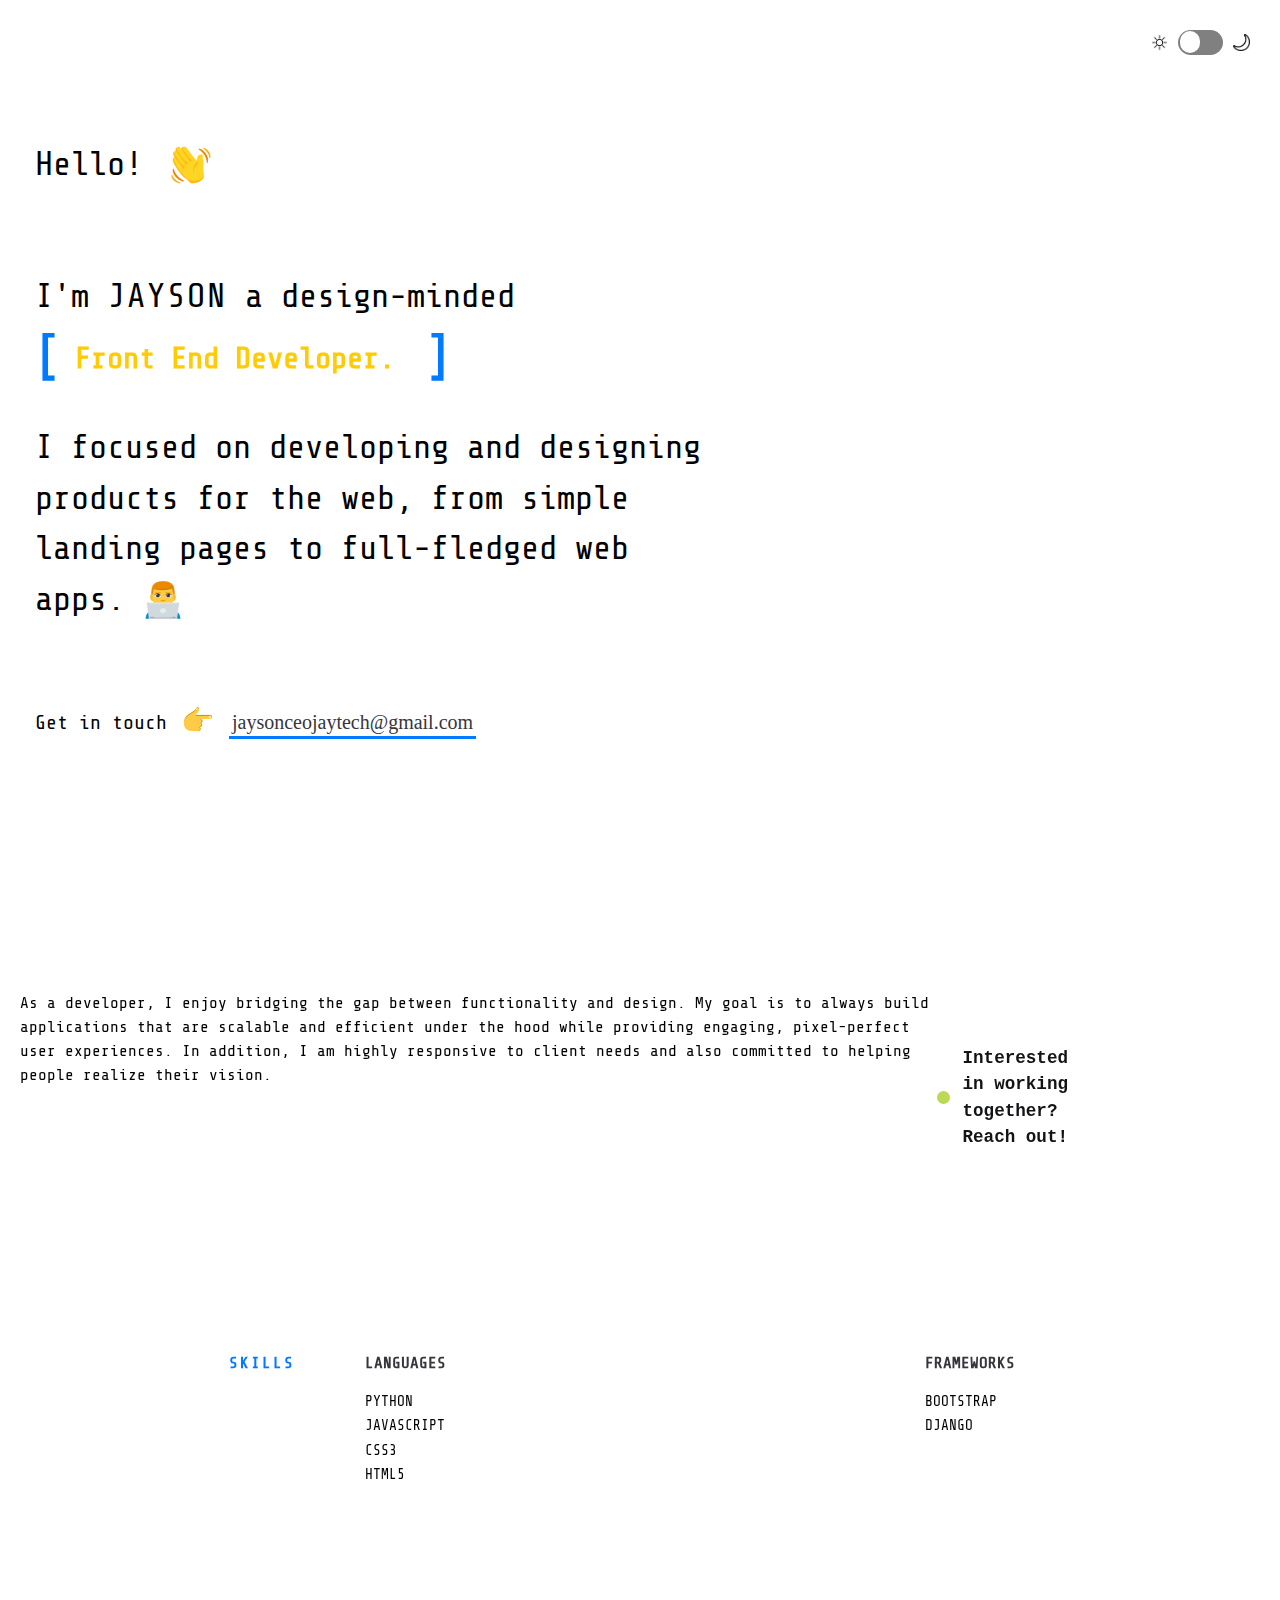
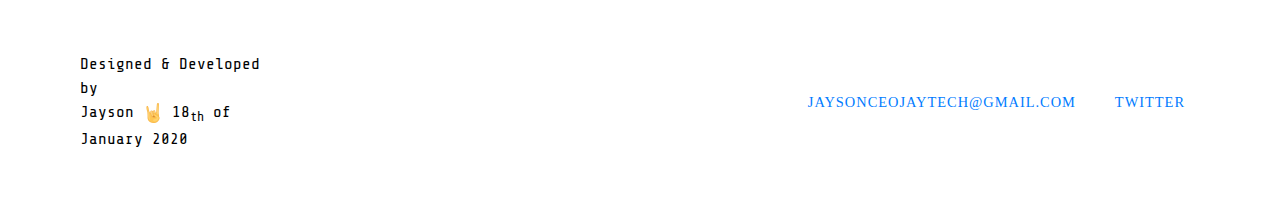
==== index.html @ 1194bf39 "My portfolio" ====
<!DOCTYPE html>
<html>

<head>
    <meta charset="UTF-8">
    <meta name="viewport" content="width=device-width, initial-scale=1">
    <meta name="viewport" content="width=device-width, initial-scale=1.0, maximum-scale=1.0, user-scalable=no">
    <title>Jayson| Web Developer</title>
    <link rel="icon" type="image/png" href="images/male-technologist.png" hreflang="en-us">
    <link href="https://fonts.googleapis.com/css?family=Share+Tech+Mono" rel="stylesheet">
    <link rel="stylesheet" type="text/css" href="style.css">

</head>

<body>


    <div id="site">
        <div class="switch-wrapper">
            <div class="sun"></div>
            <div class="toggle-wrapper">
                <input type="checkbox" id="switch" />
                <label for="switch" id="switch1">Toggle</label>
            </div>
            <div class="moon"></div>
        </div>

        <header class="intro">
            <h1 class="intro_hello">
                Hello!
                <span id="wave" class="emoji wave-hand animated "></span>
            </h1>
            <h2 class="intro_tagline">
                I'm
                <div class="myname">Jayson</div>
                a design-minded <br><br><br>
                <div class="mytext">
                    <div class="content">
                        <div class=" container">
                            <ul class="list">
                                <li class="item"> Front End Developer.</li>
                                <li class="item">Back End Developer. </li>
                                <li class="item">Full Stack Developer. </li>
                            </ul>
                        </div><br>
                    </div>
                </div>
                <span>I focused on  developing and designing products for the web, from simple landing pages to full-fledged web apps.
			<span id="emojiwavehand" class="emoji technologist"></span>
            </h2>
            <h3 class="intro_contact">
                <span>Get in touch</span>
                <span class="emoji pointer"></span>
                <span id="emailme">
				<a href="#link your email" target="_blank" class="highlight-link"> jaysonceojaytech@gmail.com</a>
			</span>
            </h3>
        </header>

        <section class="section background">

            <p>
                As a developer, I enjoy bridging the gap between functionality and design. My goal is to always build applications that are scalable and efficient under the hood while providing engaging, pixel-perfect user experiences. In addition, I am highly responsive
                to client needs and also committed to helping people realize their vision.
            </p>

            <a class="status" href="images/myResume.pdf" target="_blank">
                <div class="status_light">
                    <div class="status_light_ring"></div>
                    <div class="status_light_led"></div>
                </div>
                <div class="status_message">
                    Interested in working together? Reach out!
                </div>
            </a>
    </div>
    </section>

    <section class="section skills" data-aos="slide-up">
        <div class="section_title">skills</div>
        <div class="section_content">
            <div class="skillz">
                <div class="skillz_category">
                    <div class="skillz_category_label">
                        Languages
                    </div>
                    <ul>
                        <li class="skillz_category_item">PYTHON</li>
                        <li class="skillz_category_item">JAVASCRIPT</li>
                        <li class="skillz_category_item">CSS3</li>
                        <li class="skillz_category_item">HTML5</li>


                    </ul>
                </div>

                <div class="skillz_category">
                    <div class="skillz_category_label">
                        frameworks
                    </div>
                    <ul>

                        <li class="skillz_category_item">BOOTSTRAP</li>


                        <li class="skillz_category_item">DJANGO</li>
                    </ul>
                </div>



    </section>


    <footer class="footer">
        <div class="footer_copyright">
            <div class="top">
                <span>
	 				Designed &amp; Developed by
				</span>
            </div>
            <div class="bottom">
                <span>
					Jayson
				</span>
                <img class="emoji" src="images/rockon.png" alt="emoji">
                <span>
					18<sub>th</sub> of January 2020
				</span>
            </div>
        </div>
        <div class="footer_links">
            <a href="mailto:youremail@gmail.com" target="_blank" title="email">
                <span class="text">
					jaysonceojaytech@gmail.com
				</span>
                <img src="images/email.svg" alt="email">
            </a>
            <img src="images/repl.png" alt="instagram">
            </a>

            <a href="#" target="_blank" title="twitter">
                <span class="text">
					twitter
				</span>
                <img src="images/twitter.svg" alt="twitter">
            </a>


        </div>
    </footer>
    <button id="top-button" style="display: inline-block;"> 
		<img src="images/finger-up-emoji-clipart-21.png" alt=""> 
	</button>

    <script type="text/javascript" src="https://ajax.googleapis.com/ajax/libs/jquery/1.11.0/jquery.min.js"></script>
    <script type="text/javascript" src="main.js"></script>
</body>

</html>
---- style.css ----
body, html {
                margin: 0;
                padding: 0;
                background-color: #fff;*/
                color: #444452;
                /*font-family: Apercu,Source Sans Pro,Helvetica,Arial,sans-serif;*/
                line-height: 1.5;
                scroll-behavior: smooth;
                font-family: 'Share Tech Mono', monospace;
            }

body.night, html.night {
                            background-color: #131417;
                            color: #afafbf;
                            scroll-behavior: smooth;
                        }


h1 {
    display: block;
    font-size: 2em;
    -webkit-margin-before: 0.67em;
    -webkit-margin-after: 0.67em;
    -webkit-margin-start: 0px;
    -webkit-margin-end: 0px;
    font-weight: bold;
}

h2 {
    display: block;
    font-size: 1.2em;
    -webkit-margin-before: 0.83em;
    -webkit-margin-after: 0.83em;
    -webkit-margin-start: 0px;
    -webkit-margin-end: 0px;
    font-weight: bold;
}

h3 {
    display: block;
    font-size: 1.17em;
    -webkit-margin-before: 1em;
    -webkit-margin-after: 1em;
    -webkit-margin-start: 0px;
    -webkit-margin-end: 0px;
    font-weight: bold;
}

body a, html a {
    text-decoration: none;
    font-weight: 900;
    color: #36363c;
    transition: all .25s ease-in-out;
    font-family: Trebuchet MS;
}

body p, html p {
    font-weight: 200;
}

body a:hover{
    text-decoration: underline blue;
}

body .emoji, html .emoji {
    display: inline-block;
    vertical-align: text-top;
    background-size: contain;
    background-repeat: no-repeat;
    background-position: center;
}

section{
    /*opacity: 1;*/
    /*word-spacing: 2px;*/
    /*letter-spacing: 1px;*/   
}

section.fadeIn{
    animation: fadeIn 2s forwards;
}

.switch-wrapper{
                    display: -webkit-box;
                    display: -ms-flexbox;
                    display: flex;
                    -webkit-box-pack: center;
                    -ms-flex-pack: center;
                    justify-content: center;
                    -webkit-box-align: center;
                    -ms-flex-align: center;
                    align-items: center;
                    position: fixed;
                    top: 20px;
                    right: 30px;
                }

.switch-wrapper .sun {
                        background: url(images/white_sun_with_rays.png) no-repeat center;
                        background-size: 100%;
                    }

body.night .switch-wrapper .sun , html.night .switch-wrapper .sun {
                        background: url(images/sun-white.svg) no-repeat center;
                        background-size: 100%;
                    }

.switch-wrapper .moon, .switch-wrapper .sun {
                        width: 17px;
                        height: 17px;
                    }

.switch-wrapper .toggle-wrapper {
                        margin: 10px;
                    }

.switch-wrapper .toggle-wrapper #switch {
                        height: 0;
                        width: 0;
                        visibility: hidden;
                        position: absolute;
                    }

.switch-wrapper .toggle-wrapper input[type=checkbox] {
                        height: 0;
                        width: 0;
                        visibility: hidden;
                    }

.switch-wrapper .toggle-wrapper label {
                        cursor: pointer;
                        text-indent: -9999px;
                        width: 45px;
                        height: 25px;
                        background: grey;
                        display: block;
                        border-radius: 100px;
                        position: relative;
                    }

.switch-wrapper .toggle-wrapper label:after {
                        content: '';
                        position: absolute;
                        left: 2px;
                        top :1px;
                        width: 20px;
                        height: 22px;
                        background: #fff;
                        border-radius: 40px;
                        transition: 0.3s;
                    }

.switch-wrapper .toggle-wrapper input:checked + label {
                        background: #bada55;
                    }

.switch-wrapper .toggle-wrapper input:checked + label:after {
                        left: calc(100% - 2px);
                        transform: translateX(-100%);
                    }

.switch-wrapper .toggle-wrapper label:active:after {
                        width: 0px;
                    }

.switch-wrapper .moon {
                        background: url(images/moon.png) no-repeat center;
                        background-size: 100%;
                    }

body.night .switch-wrapper .moon, html.night .switch-wrapper .moon {
                        background: url(images/moon-white.svg) no-repeat center;
                        background-size: 100%;
                    }

.switch-wrapper a, body.night .switch-wrapper a {
    color: #007bff;
    margin: 15px;
}


.txt-rotate {
    color: #FFCB04;
    font-weight: bold;
}

.myname {
      text-transform: uppercase;
      letter-spacing: 2px;
      text-decoration: none;
      text-fill-color: transparent;
      display: inline-block;
      /*background-image: linear-gradient(to right, #30CFD0 0%, #330867 100%);*/
      animation: .8s shake infinite alternate;
}

.name{
    font-weight: bolder;
}

.content {
    position: absolute;
    top: 37%;
    overflow:hidden;
    font-size: 30px;
    line-height: 50px;
    color: #FFCB04;
}
.content .container {
    font-weight: 600;
    overflow: hidden;
    height: 50px;
    padding: 0px 40px;
    width: 100%;
}

.container:before {
      content: '[';
      left: 0;
    }

.container:after {
      content: ']';
      position: absolute;
      right: 0;
    }

.container:after, .container:before {
    position: absolute;
    top: 0px;
    color: #007bff;
    font-size: 50px;
    animation-name: opacity1;
    animation-duration: 2s;
    animation-iteration-count: infinite;
}

.list {
    margin-top: 0px;
    margin-bottom: 60px;
    text-align: left;
    line-height:80px;
    list-style: none;
    animation-name: change;
    animation-duration: 10s;
    animation-iteration-count: infinite;
}

.item {
    line-height: 50px;
    margin-bottom: 0px;
}


.intro {
        padding: 80px 100px;
        height: 75vh;
        display: -webkit-box;
        display: -ms-flexbox;
        display: flex;
        -webkit-box-orient: vertical;
        -webkit-box-direction: normal;
        -ms-flex-direction: column;
        flex-direction: column;
        -ms-flex-pack: distribute;
        justify-content: space-around;
        max-width: 1440px;
        margin: 0 auto;
}   
    

.intro_hello {
    font-weight: 300;   
}

.intro_hello, .intro_tagline {
    font-size: 2.1rem;
}

.intro_hello .wave-hand.animated {
    position: relative;
    animation: wave 2.0s linear;
}

.intro_hello .wave-hand.animated:hover {
    position: relative;
    animation: wave infinite linear;
}

.intro_hello .wave-hand {
    background-image: url(images/waving-hand.png);
    margin-left: 10px;
    cursor: pointer;
    position: relative;
}

.intro_hello .emoji {
    width: 40px;
    height: 40px;
}

.intro_tagline {
    font-weight: 300;
    max-width: 700px;   
}

.intro__tagline .name {
    font-weight: 700;
}

.intro_tagline .technologist {
    background-image: url(images/male-technologist.png);
}

.intro_tagline .emoji {
    width: 40px;
    height: 40px;
}

.intro_contact {
    font-size: 1.25rem;
    font-weight: 100;
}

.intro_contact .emoji.pointer {
    background-image: url(images/right-pointing.png);
    width: 30px;
    height: 30px;
    margin: 0 5px;
    vertical-align: text-bottom;
}

.intro_contact .highlight-link {
    font-weight: 400;
    text-decoration: none;
    display: inline-block;
    padding: 2px 3px;
    transition: all .2s ease-in-out;
    text-decoration: none;
    box-shadow: inset 0 -3px 0 #007bff;
}

.intro_contact .highlight-link:hover {
    box-shadow: inset 0 -33px 0 0 #007bff;
    color: #fff;
}

section {
    position: relative;
}

.status {
    display: -webkit-box;
    display: -ms-flexbox;
    display: flex;
    -webkit-box-align: center;
    -ms-flex-align: center;
    align-items: center;
    font-size: 1.1rem;
    font-family: Inconsolata,monospace;
    margin-top: 70px;
    color: #131417;
}

.status_light {
    width: 30px;
    height: 30px;
    display: -webkit-box;
    display: -ms-flexbox;
    display: flex;
    -webkit-box-pack: center;
    -ms-flex-pack: center;
    justify-content: center;
    -webkit-box-align: center;
    -ms-flex-align: center;
    align-items: center;
}

.status_light_ring {
    position: absolute;
    width: 25px;
    height: 25px;
    -webkit-animation: pulsate 2s ease-out;
    animation: pulsate 2s ease-out;
    -webkit-animation-iteration-count: infinite;
    animation-iteration-count: infinite;
    opacity: 0;
    border: 3px solid #bada55;
    border-radius: 30px;
}

.status_light_led {
    position: absolute;
    width: 13px;
    height: 13px;
    background: #bada55;
    border-radius: 100%;
}

.status_message {
    margin-left: 15px;
}

body .section, html .section {
    display: -webkit-box;
    display: -ms-flexbox;
    display: flex;
    -webkit-box-pack: center;
    -ms-flex-pack: center;
    justify-content: center;
    padding: 100px 170px;
}

body .section_title, html .section_title {
    -ms-flex-negative: 0;
    flex-shrink: 0;
    width: 200px;
    margin-right: 70px;
    color: #007bff;
    text-transform: uppercase;
    text-align: right;
    font-weight: 700;
    letter-spacing: 2px;
}

body .section_content, html .section_content {
    font-weight: 300;
    font-size: 1rem;
    width: 100%;
    max-width: 650px;
}

body .section_content p, html .section_content p {
    margin-top: 0;
    margin-bottom: 25px;
}

body .section_content .underline-link, html .section_content .underline-link {
    position: relative;
    display: inline-block;
}

section .skills{
    visibility: visible;  
    -webkit-transform: translateY(0) scale(1); 
    opacity: 1;
    transform: translateY(0) scale(1); 
    opacity: 1;
    -webkit-transition: -webkit-transform 0.6s cubic-bezier(.694,0,.335,1) 0s, 
    opacity 0.6s cubic-bezier(.694,0,.335,1) 0s; 
    transition: transform 0.6s cubic-bezier(.694,0,.335,1) 0s, 
    opacity 0.6s cubic-bezier(.694,0,.335,1) 0s; 
}

.skills .skillz {
    display: flex;
    justify-content: space-between;
}

.skills .skillz_category_label {
    font-weight: 800;
    color: #36363c;
    text-transform: uppercase;  
}

.skills .skillz_category_item {
    margin: 3px 0;
    font-size: .9rem;
}

.section .featured-projects {
   visibility: visible;  
   -webkit-transform: translateY(0) scale(1); 
   opacity: 1;
   transform: translateY(0) scale(1); 
   opacity: 1;
   -webkit-transition: -webkit-transform 0.6s cubic-bezier(.694,0,.335,1) 0s, 
   opacity 0.6s cubic-bezier(.694,0,.335,1) 0s; 
   transition: transform 0.6s cubic-bezier(.694,0,.335,1) 0s, 
   opacity 0.6s cubic-bezier(.694,0,.335,1) 0s;
}

.experience .jobs {
    margin-bottom: 100px;
}

.experience .job {
    margin-bottom: 25px;
}
.experience .job .time-place {
    display: flex;
    justify-content: space-between;
}

 a.experience .job .job_company {
    font-weight: 500;
}

.experience .job_time {
    font-size: .9rem;
    font-family: Inconsolata,monospace;
}

.experience .job_position {
    font-weight: 300;

}

.experience .arrow-link {
    font-size: 1.25rem;
    font-weight: 500;
}

.experience .arrow-link:after {
    width: 20px;
    height: 20px;
}

.featured-projects .project {
    display: -webkit-box;
    display: -ms-flexbox;
    display: flex;
    margin-bottom: 10px;
    margin-left: -5%;
    width: 125%;
}

.featured-projects .project_pic {
    max-width: 700px;
    overflow: visible;
    margin: 0;
    margin-left: 32px;
}

.featured-projects .project_caption {
    width: 125px;
    -ms-flex-negative: 0;
    flex-shrink: 0;
}

.featured-projects .project_pic img {
    width: 100%;
    max-width: 100%;
    vertical-align: bottom;
}

.featured-projects .project_pic img:hover{
   background-color: blue;
}

.featured-projects .project_name a {
    font-weight: 700;
    margin-bottom: 10px;
}

.featured-projects .project p {
    font-size: .95rem;
    line-height: 1.5;
}

.featured-projects .featured-projects-content p {
    /* font-size: .85rem; */
    line-height: 1.3;
    margin-bottom: 15px;
    font-size: 0.9rem;
}

.featured-projects .project_used_item {
    display: inline-block;
    margin: 3px 3px 3px 0;
    font-family: Inconsolata,monospace;
    font-size: .75rem;
    font-weight: 400;
    padding: 2px 7px;
    border-radius: 3px;
    color: #007bff;
    border: 1px solid #007bff;
    background: 0 0;
}

.project_links img {
    margin-top: 2%;
    width: 6%;
}

details summary::-webkit-details-marker {
  color: #007bff;
}

body .arrow-link, html .arrow-link {
    font-weight: 700;
    display: inline-block;
    transition: all .15s ease-in-out;
    background-color: transparent;
    white-space: nowrap;
}

body .arrow-link:after, html .arrow-link:after {
    position: relative;
    bottom: 2px;
    margin-left: 15px;
    content: "";
    background: url(images/arrow.png) no-repeat center;
    background-size: 100%;
    width: 15px;
    height: 15px;
    display: inline-block;
    vertical-align: middle;
}

body .arrow-link:hover, html .arrow-link:hover {
    transform: translateX(7px);
}
body ul, html ul {
    list-style: none;
    padding: 0;
}

.footer {
    padding: 50px 80px;
    display: flex;
    justify-content: space-between;
    align-items: center;
    /*position: fixed;*/
    top: 730px;
    bottom: 0px;
    left: 0px;right: 0px;
}

.footer_copyright {
    font-weight: 0.700;
    width: 200px;
}

.footer_copyright .emoji{
    width: 20px;
    height: 20px;
}

.footer_links a {
    position: relative;
    display: inline-block;
    color: #007bff!important;
    text-transform: uppercase;
    font-weight: 400;
    margin: 0 15px;
    outline: 0;
}

.footer_links a .text {
    font-size: .9rem;
    display: inline;
    letter-spacing: 1px;
}

.footer_links a:hover {
    text-decoration: underline;
}

.footer_links img {
    display: none;
    width: 22px;
}

body #top-button, html #top-button {
    background: 0 0;
    border: none;
    outline: 0;
    width: 55px;
    position: fixed;
    bottom: 25px;
    right: 10px;
    cursor: pointer;
    display: none;
    scroll-behavior: smooth;   
}

body #top-button img, html #top-button img {
    width: 100%;
    scroll-behavior: smooth;
}

.other-projects .project {
    max-width: 600px;
    margin-bottom: 50px;
}

.other-projects .project_name {
    margin-bottom: 10px;
}

.other-projects .project p {
    font-size: .9rem;
    margin-bottom: 20px;
}

.other-projects .project_used_item:first-of-type {
    margin-left: 0;
}

.other-projects .project_used_item {
    display: inline-block;
    margin: 3px 3px 3px 0;
    font-family: Inconsolata,monospace;
    font-size: .75rem;
    font-weight: 400;
    padding: 2px 7px;
    border-radius: 3px;
    color: #007bff;
    border: 1px solid #007bff;
    background: 0 0;
}

body.night .experience .job_time, body.night .footer_copyright, body.night .intro, body.night .skills .skillz_category_label, body.night .status, body.night a, body.night strong, html.night .experience .job_time, html.night .footer_copyright, html.night .intro, html.night .skills .skillz_ctegory_label, html.night .status, html.night a, html.night strong {
    color: #e7e7e7;
}


/*All Keyframes*/
@keyframes wave{
    0% {transform: rotate(0deg);}
    /*10%{transform: rotate(90deg);}*/
    20% {transform: rotate(90deg);}  
    /*30%{transform: rotate(90deg);}*/
    40% {transform: rotate(15deg);}
    /*50% {transform: rotate(90deg);}*/
    60% {transform: rotate(90deg);}
    /*70%{transform: rotate(90deg);}*/
    80%{transform: rotate(15deg);}
    /*90% {transform: rotate(90deg);}*/
    100% {transform: rotate(0deg);}
}

@-webkit-keyframes wave{
    0% {transform: rotate(0deg);}
    /*10%{transform: rotate(90deg);}*/
    20% {transform: rotate(90deg);}  
    /*30%{transform: rotate(90deg);}*/
    40% {transform: rotate(15deg);}
    /*50% {transform: rotate(90deg);}*/
    60% {transform: rotate(90deg);}
    /*70%{transform: rotate(90deg);}*/
    80%{transform: rotate(15deg);}
    /*90% {transform: rotate(90deg);}*/
    100% {transform: rotate(0deg);}
}

@-webkit-keyframes pulsate {
      0% {
        transform: scale(0.1, 0.1);
        opacity: 0;
      }
      50% {
        opacity: 1;
      }
      100% {
        transform: scale(1.2, 1.2);
        opacity: 0;
      }
    }

@keyframes pulsate {
      0% {
        transform: scale(0.1, 0.1);
        opacity: 0;
      }
      50% {
        opacity: 1;
      }
      100% {
        transform: scale(1.2, 1.2);
        opacity: 0;
      }
    }

@-webkit-keyframes fadeIn {
  /* keyframes must have at least two intervals from/to or 0%/100% */
  0% {
    opacity: 0;
  }

  100% {
    opacity: 1;
  }
}

@keyframes fadeIn {
  /* keyframes must have at least two intervals from/to or 0%/100% */
  0% {
    opacity: 0;
  }

  100% {
    opacity: 1;
  }
}

@keyframes shake {
  0% { transform: skewX(-15deg); }
  5% { transform: skewX(15deg); }
  10% { transform: skewX(-15deg); }
  15% { transform: skewX(15deg); }
  20% { transform: skewX(0deg); }
  100% { transform: skewX(0deg); }  
}

@-webkit-keyframes shake {
  0% { transform: skewX(-15deg); }
  5% { transform: skewX(15deg); }
  10% { transform: skewX(-15deg); }
  15% { transform: skewX(15deg); }
  20% { transform: skewX(0deg); }
  100% { transform: skewX(0deg); }  
}

@keyframes opacity1 {
  0%, 100% {opacity:0;}
  50% {opacity:1;}
}

@-webkit-keyframes opacity1 {
  0%, 100% {opacity:0;}
  50% {opacity:1;}
}

@keyframes change {
  0%, 12.66%, 100% {transform:translate3d(0,0,0);}
  16.66%, 29.32% {transform:translate3d(0,-35%,0);}
  33.32%,45.98% {transform:translate3d(0,-68%,0);}
  49.98%,62.64% {transform:translate3d(0,-70%,0);}
  66.64%,79.3% {transform:translate3d(0,-37%,0);}
  83.3%,95.96% {transform:translate3d(0,-0%,0);}
}

@-webkit-keyframes change {
  0%, 12.66%, 100% {transform:translate3d(0,0,0);}
  16.66%, 29.32% {transform:translate3d(0,-35%,0);}
  33.32%,45.98% {transform:translate3d(0,-68%,0);}
  49.98%,62.64% {transform:translate3d(0,-70%,0);}
  66.64%,79.3% {transform:translate3d(0,-37%,0);}
  83.3%,95.96% {transform:translate3d(0,-0%,0);}
}


/*All Media Queries*/

@media screen and (max-width: 320px)
{
   
    .intro_hello, .intro_tagline {
        font-size: 1.4rem;
    }
    body .intro {
            padding: 130px 45px; 
        }
}


@media screen and (max-width: 425px){
    .switch-wrapper{
            top: 10px;
            right: 20px;
        }
    body .intro{
            padding: 100px 35px;
            line-height: 1.5;
        }

     .intro_hello, .intro_tagline{
        margin-bottom: 5%;
        font-size: 1.75rem;
    }

    body section, html section {
            padding: 80px 55px;

        }
    body .section_content, html .section_content {
        padding-left: 30px;
    }

    .content{
        /*position: absolute;*/
      top: 36%;
      left: 5%;
      font-size: 1.5rem;
    }

    .content .container {
        padding: 0px 30px 0px 30px;
    }

    .experience .job .time-place {
        display: block;
    }

    .experience .job_time {
        font-size: .8rem;
    }

    .footer {
        padding: 50px 30px;
    }

    body #top-button, html #top-button {
        bottom: 15px;
        right: 3px;
    }

    .status_message{
        font-size: 1rem;
    }
}

@media screen and (max-width: 550px){
    .intro {
        padding: 120px 50px;
    }

    .intro_hello, .intro_tagline {
        font-size: 1.55rem;
        margin-bottom: 0%;
    }

     .content {
      top: 41.5%;
      left: 5%;
      font-size: 1.5rem;
    }

    .intro_contact {
        font-size: 1rem;
    }

    .switch-wrapper a, body.night .switch-wrapper a {
        margin: 2px;
        font-size: 8px;
    }

     .intro #downbutton img {
        height: 25px;
        width: 25px;
    }

    .fixed-side-nav {
         margin-top: 50%;
    }

    .skills{
        margin-top: 100px;
    }
}

@media screen and (max-width: 630px)
{
   
    .skills .skillz {
        -ms-flex-wrap: wrap;
        flex-wrap: wrap;
    }

     .skills .skillz_category {
        width: 47%;
        margin-right: 5px;
        margin-bottom: 25px;  
    }

    .background .section_content .status_message {
        margin: auto;
    }
    .footer {
        display: block;
    }

    .footer_copyright {
        width: auto;
        text-align: center;
        margin-bottom: 25px;
    }

    .footer_links {
        display: -webkit-box;
        display: -ms-flexbox;
        display: flex;
        -webkit-box-pack: center;
        -ms-flex-pack: center;
        justify-content: center;
    }
}


@media screen and (max-width: 768px){
    
    body .section, html .section {
        display: block;
    }
    body .section_title, html .section_title {
        text-align: left;
        width: auto;
    }
    body .section_content, html .section_content {
        padding-top: 30px;
        padding-left: 50px;
    }
    .featured-projects .project {
        width: 100%;
        display: block;
        margin-bottom: 30px;
    }
    .featured-projects .project_caption {
        width: 100%;
        margin-top: 25px;
        margin-left: 0;
    }
    .switch-wrapper a, body.night .switch-wrapper a {
        margin: 5px;
        font-size: 8px;
    }
}

@media screen and (max-width: 850px){
   
    .footer_links a .text {
        display: none;
    }
    .footer_links img {
        display: inline-block;
    }
}


@media screen and (max-width: 1024px){
   
    body .section, html .section {
        padding: 50px;
    }
    body .section_title, html .section_title  {
        margin-right: 50px;
    }

    .featured-projects .project {
        width: 105%;
    }
    .footer {
        padding: 50px;
    }
    body #top-button, html #top-button {
        bottom: 20px;
        right: 7px;
        width: 35px;
    }
}


@media screen and (max-width: 1280px){
    body .section, html .section {    
        margin-right: 20px;
        margin-left: 0px;
        padding-left: 20px;
    }
    body .intro {
            padding: 100px 35px;
            line-height: 1.5;
        }
}
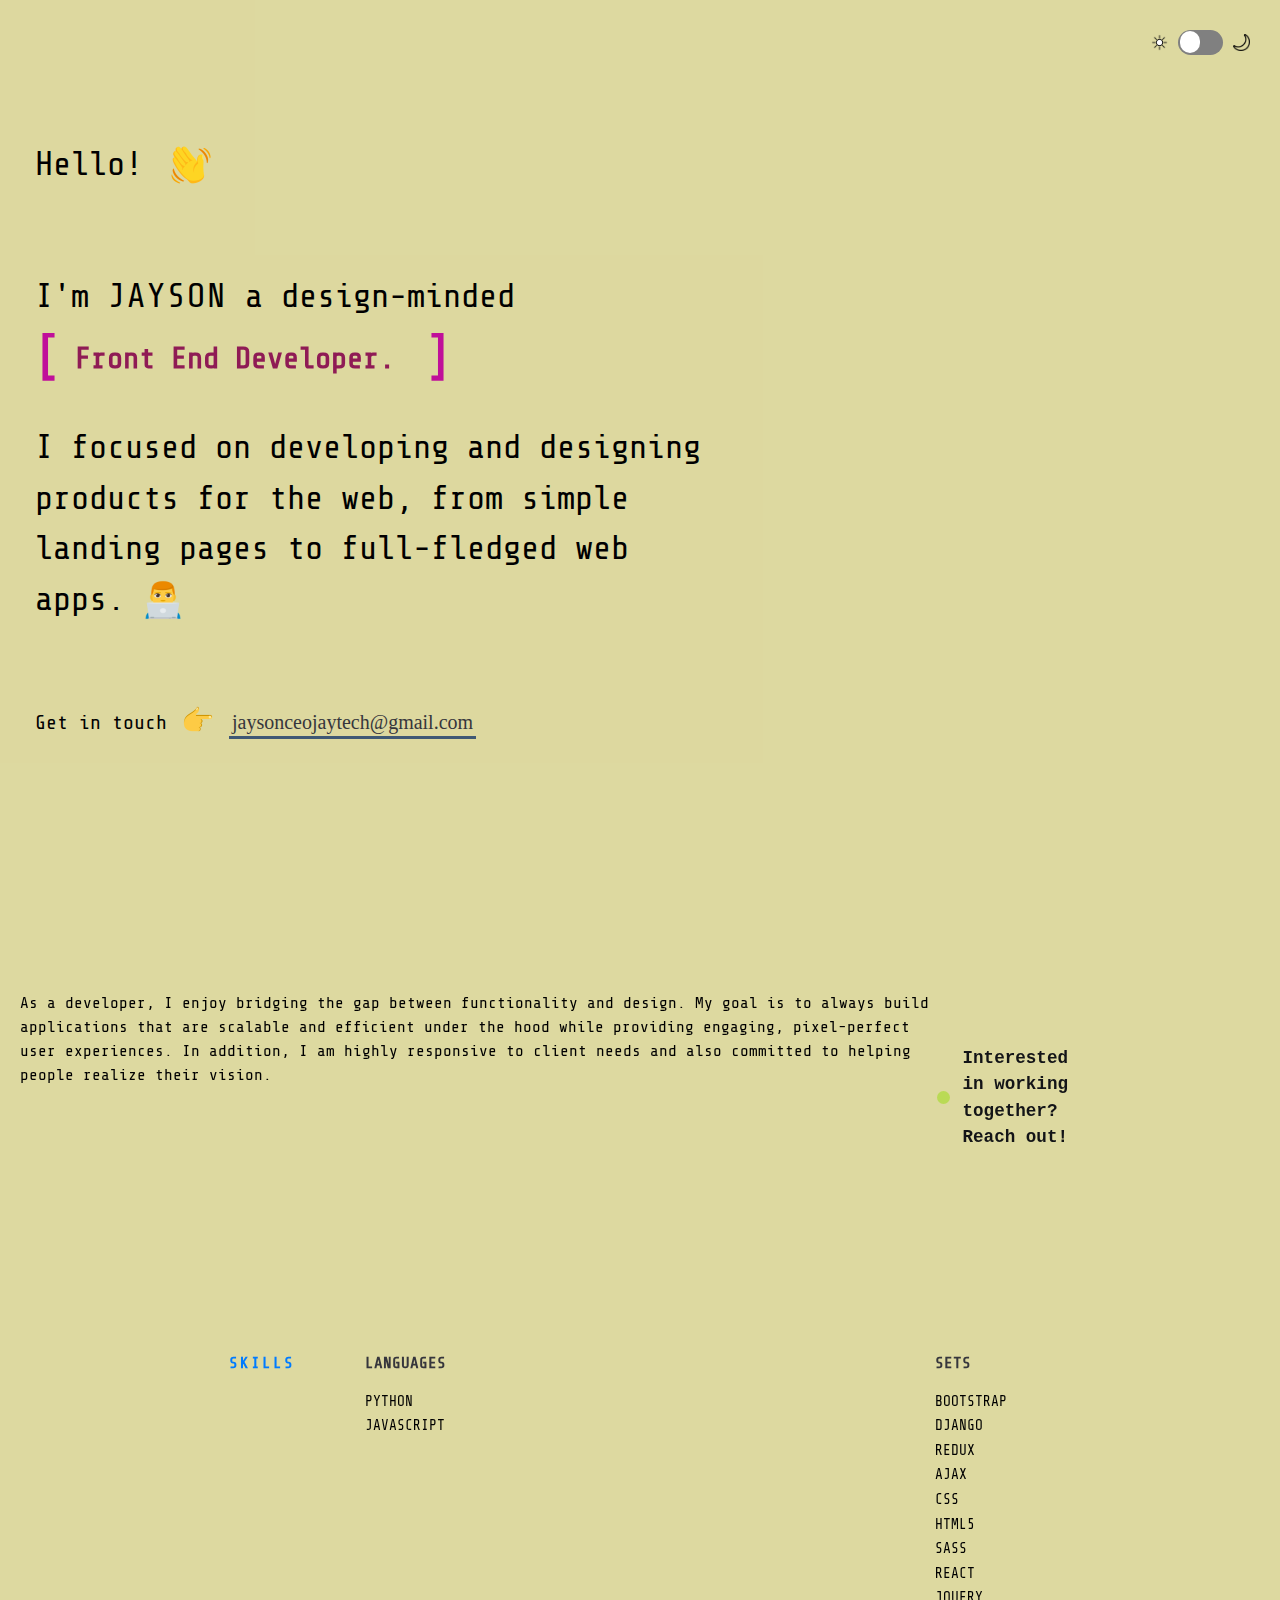
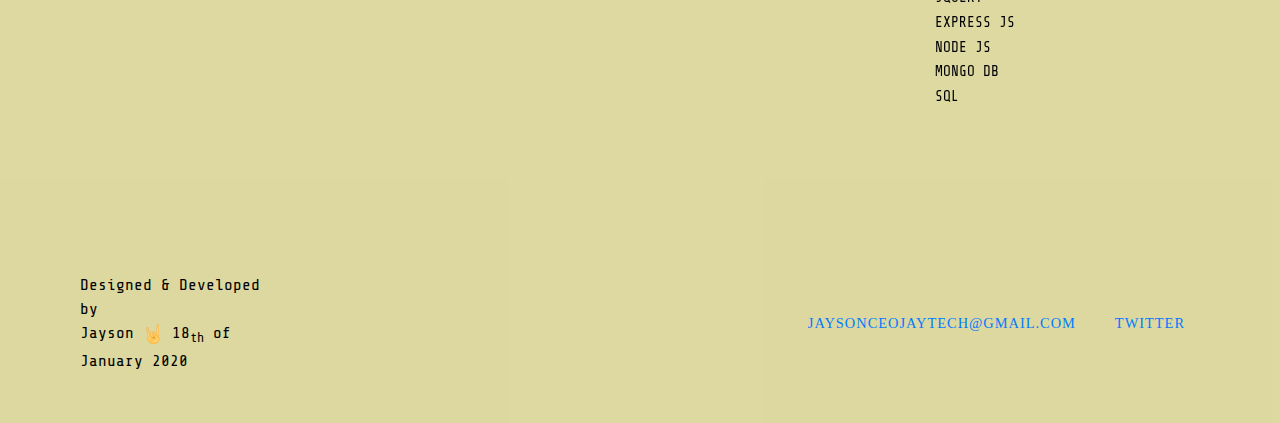
==== commit 41f8e847: "portfolio" ====
--- a/index.html
+++ b/index.html
@@ -87,8 +87,6 @@
                     <ul>
                         <li class="skillz_category_item">PYTHON</li>
                         <li class="skillz_category_item">JAVASCRIPT</li>
-                        <li class="skillz_category_item">CSS3</li>
-                        <li class="skillz_category_item">HTML5</li>
 
 
                     </ul>
@@ -96,7 +94,7 @@
 
                 <div class="skillz_category">
                     <div class="skillz_category_label">
-                        frameworks
+                        SETS
                     </div>
                     <ul>
 
@@ -104,6 +102,18 @@
 
 
                         <li class="skillz_category_item">DJANGO</li>
+                        <li class="skillz_category_item">REDUX</li>
+                        <li class="skillz_category_item">AJAX</li>
+                        <li class="skillz_category_item">CSS</li>
+                        <li class="skillz_category_item">HTML5</li>
+                        <li class="skillz_category_item">SASS</li>
+                        <li class="skillz_category_item">REACT</li>
+                        <li class="skillz_category_item">JQUERY</li>
+                        <li class="skillz_category_item">EXPRESS JS</li>
+                        <li class="skillz_category_item">NODE JS</li>
+                        <li class="skillz_category_item">MONGO DB</li>
+                        <li class="skillz_category_item">SQL</li>
+
                     </ul>
                 </div>
 
--- a/style.css
+++ b/style.css
@@ -1,20 +1,21 @@
-body, html {
-                margin: 0;
-                padding: 0;
-                background-color: #fff;*/
-                color: #444452;
-                /*font-family: Apercu,Source Sans Pro,Helvetica,Arial,sans-serif;*/
-                line-height: 1.5;
-                scroll-behavior: smooth;
-                font-family: 'Share Tech Mono', monospace;
-            }
-
-body.night, html.night {
-                            background-color: #131417;
-                            color: #afafbf;
-                            scroll-behavior: smooth;
-                        }
-
+body,
+html {
+    margin: 0;
+    padding: 0;
+    background-color: rgba(170, 160, 19, 0.226);
+    */ color: #444452;
+    /*font-family: Apercu,Source Sans Pro,Helvetica,Arial,sans-serif;*/
+    line-height: 1.5;
+    scroll-behaviour: smooth;
+    font-family: 'Share Tech Mono', monospace;
+}
+
+body.night,
+html.night {
+    background-color: #102d85;
+    color: #afafbf;
+    scroll-behavior: smooth;
+}
 
 h1 {
     display: block;
@@ -46,7 +47,8 @@
     font-weight: bold;
 }
 
-body a, html a {
+body a,
+html a {
     text-decoration: none;
     font-weight: 900;
     color: #36363c;
@@ -54,15 +56,17 @@
     font-family: Trebuchet MS;
 }
 
-body p, html p {
+body p,
+html p {
     font-weight: 200;
 }
 
-body a:hover{
-    text-decoration: underline blue;
-}
-
-body .emoji, html .emoji {
+body a:hover {
+    text-decoration: underline rgb(9, 128, 14);
+}
+
+body .emoji,
+html .emoji {
     display: inline-block;
     vertical-align: text-top;
     background-size: contain;
@@ -70,114 +74,117 @@
     background-position: center;
 }
 
-section{
+section {
     /*opacity: 1;*/
     /*word-spacing: 2px;*/
-    /*letter-spacing: 1px;*/   
-}
-
-section.fadeIn{
+    /*letter-spacing: 1px;*/
+}
+
+section.fadeIn {
     animation: fadeIn 2s forwards;
 }
 
-.switch-wrapper{
-                    display: -webkit-box;
-                    display: -ms-flexbox;
-                    display: flex;
-                    -webkit-box-pack: center;
-                    -ms-flex-pack: center;
-                    justify-content: center;
-                    -webkit-box-align: center;
-                    -ms-flex-align: center;
-                    align-items: center;
-                    position: fixed;
-                    top: 20px;
-                    right: 30px;
-                }
+.switch-wrapper {
+    display: -webkit-box;
+    display: -ms-flexbox;
+    display: flex;
+    -webkit-box-pack: center;
+    -ms-flex-pack: center;
+    justify-content: center;
+    -webkit-box-align: center;
+    -ms-flex-align: center;
+    align-items: center;
+    position: fixed;
+    top: 20px;
+    right: 30px;
+}
 
 .switch-wrapper .sun {
-                        background: url(images/white_sun_with_rays.png) no-repeat center;
-                        background-size: 100%;
-                    }
-
-body.night .switch-wrapper .sun , html.night .switch-wrapper .sun {
-                        background: url(images/sun-white.svg) no-repeat center;
-                        background-size: 100%;
-                    }
-
-.switch-wrapper .moon, .switch-wrapper .sun {
-                        width: 17px;
-                        height: 17px;
-                    }
+    background: url(images/white_sun_with_rays.png) no-repeat center;
+    background-size: 100%;
+}
+
+body.night .switch-wrapper .sun,
+html.night .switch-wrapper .sun {
+    background: url(images/sun-white.svg) no-repeat center;
+    background-size: 100%;
+}
+
+.switch-wrapper .moon,
+.switch-wrapper .sun {
+    width: 17px;
+    height: 17px;
+}
 
 .switch-wrapper .toggle-wrapper {
-                        margin: 10px;
-                    }
+    margin: 10px;
+}
 
 .switch-wrapper .toggle-wrapper #switch {
-                        height: 0;
-                        width: 0;
-                        visibility: hidden;
-                        position: absolute;
-                    }
+    height: 0;
+    width: 0;
+    visibility: hidden;
+    position: absolute;
+}
 
 .switch-wrapper .toggle-wrapper input[type=checkbox] {
-                        height: 0;
-                        width: 0;
-                        visibility: hidden;
-                    }
+    height: 0;
+    width: 0;
+    visibility: hidden;
+}
 
 .switch-wrapper .toggle-wrapper label {
-                        cursor: pointer;
-                        text-indent: -9999px;
-                        width: 45px;
-                        height: 25px;
-                        background: grey;
-                        display: block;
-                        border-radius: 100px;
-                        position: relative;
-                    }
+    cursor: pointer;
+    text-indent: -9999px;
+    width: 45px;
+    height: 25px;
+    background: grey;
+    display: block;
+    border-radius: 100px;
+    position: relative;
+}
 
 .switch-wrapper .toggle-wrapper label:after {
-                        content: '';
-                        position: absolute;
-                        left: 2px;
-                        top :1px;
-                        width: 20px;
-                        height: 22px;
-                        background: #fff;
-                        border-radius: 40px;
-                        transition: 0.3s;
-                    }
-
-.switch-wrapper .toggle-wrapper input:checked + label {
-                        background: #bada55;
-                    }
-
-.switch-wrapper .toggle-wrapper input:checked + label:after {
-                        left: calc(100% - 2px);
-                        transform: translateX(-100%);
-                    }
+    content: '';
+    position: absolute;
+    left: 2px;
+    top: 1px;
+    width: 20px;
+    height: 22px;
+    background: #fff;
+    border-radius: 40px;
+    transition: 0.3s;
+}
+
+.switch-wrapper .toggle-wrapper input:checked+label {
+    background: #bada55;
+}
+
+.switch-wrapper .toggle-wrapper input:checked+label:after {
+    left: calc(100% - 2px);
+    transform: translateX(-100%);
+}
 
 .switch-wrapper .toggle-wrapper label:active:after {
-                        width: 0px;
-                    }
+    width: 0px;
+}
 
 .switch-wrapper .moon {
-                        background: url(images/moon.png) no-repeat center;
-                        background-size: 100%;
-                    }
-
-body.night .switch-wrapper .moon, html.night .switch-wrapper .moon {
-                        background: url(images/moon-white.svg) no-repeat center;
-                        background-size: 100%;
-                    }
-
-.switch-wrapper a, body.night .switch-wrapper a {
+    background: url(images/moon.png) no-repeat center;
+    background-size: 100%;
+}
+
+body.night .switch-wrapper .moon,
+html.night .switch-wrapper .moon {
+    background: url(images/moon-white.svg) no-repeat center;
+    background-size: 100%;
+}
+
+.switch-wrapper a,
+body.night .switch-wrapper a {
     color: #007bff;
     margin: 15px;
 }
-
 
 .txt-rotate {
     color: #FFCB04;
@@ -185,27 +192,28 @@
 }
 
 .myname {
-      text-transform: uppercase;
-      letter-spacing: 2px;
-      text-decoration: none;
-      text-fill-color: transparent;
-      display: inline-block;
-      /*background-image: linear-gradient(to right, #30CFD0 0%, #330867 100%);*/
-      animation: .8s shake infinite alternate;
-}
-
-.name{
+    text-transform: uppercase;
+    letter-spacing: 2px;
+    text-decoration: none;
+    text-fill-color: transparent;
+    display: inline-block;
+    /*background-image: linear-gradient(to right, #30CFD0 0%, #330867 100%);*/
+    animation: .8s shake infinite alternate;
+}
+
+.name {
     font-weight: bolder;
 }
 
 .content {
     position: absolute;
     top: 37%;
-    overflow:hidden;
+    overflow: hidden;
     font-size: 30px;
     line-height: 50px;
-    color: #FFCB04;
-}
+    color: rgb(143, 27, 85);
+}
+
 .content .container {
     font-weight: 600;
     overflow: hidden;
@@ -215,20 +223,21 @@
 }
 
 .container:before {
-      content: '[';
-      left: 0;
-    }
+    content: '[';
+    left: 0;
+}
 
 .container:after {
-      content: ']';
-      position: absolute;
-      right: 0;
-    }
-
-.container:after, .container:before {
+    content: ']';
+    position: absolute;
+    right: 0;
+}
+
+.container:after,
+.container:before {
     position: absolute;
     top: 0px;
-    color: #007bff;
+    color: #c00f9a;
     font-size: 50px;
     animation-name: opacity1;
     animation-duration: 2s;
@@ -239,7 +248,7 @@
     margin-top: 0px;
     margin-bottom: 60px;
     text-align: left;
-    line-height:80px;
+    line-height: 80px;
     list-style: none;
     animation-name: change;
     animation-duration: 10s;
@@ -251,29 +260,28 @@
     margin-bottom: 0px;
 }
 
-
 .intro {
-        padding: 80px 100px;
-        height: 75vh;
-        display: -webkit-box;
-        display: -ms-flexbox;
-        display: flex;
-        -webkit-box-orient: vertical;
-        -webkit-box-direction: normal;
-        -ms-flex-direction: column;
-        flex-direction: column;
-        -ms-flex-pack: distribute;
-        justify-content: space-around;
-        max-width: 1440px;
-        margin: 0 auto;
-}   
-    
+    padding: 80px 100px;
+    height: 75vh;
+    display: -webkit-box;
+    display: -ms-flexbox;
+    display: flex;
+    -webkit-box-orient: vertical;
+    -webkit-box-direction: normal;
+    -ms-flex-direction: column;
+    flex-direction: column;
+    -ms-flex-pack: distribute;
+    justify-content: space-around;
+    max-width: 1440px;
+    margin: 0 auto;
+}
 
 .intro_hello {
-    font-weight: 300;   
-}
-
-.intro_hello, .intro_tagline {
+    font-weight: 300;
+}
+
+.intro_hello,
+.intro_tagline {
     font-size: 2.1rem;
 }
 
@@ -301,7 +309,7 @@
 
 .intro_tagline {
     font-weight: 300;
-    max-width: 700px;   
+    max-width: 700px;
 }
 
 .intro__tagline .name {
@@ -337,12 +345,12 @@
     padding: 2px 3px;
     transition: all .2s ease-in-out;
     text-decoration: none;
-    box-shadow: inset 0 -3px 0 #007bff;
+    box-shadow: inset 0 -3px 0 #3f5874;
 }
 
 .intro_contact .highlight-link:hover {
     box-shadow: inset 0 -33px 0 0 #007bff;
-    color: #fff;
+    color: rgba(32, 121, 14, 0.171);
 }
 
 section {
@@ -357,7 +365,7 @@
     -ms-flex-align: center;
     align-items: center;
     font-size: 1.1rem;
-    font-family: Inconsolata,monospace;
+    font-family: Inconsolata, monospace;
     margin-top: 70px;
     color: #131417;
 }
@@ -401,7 +409,8 @@
     margin-left: 15px;
 }
 
-body .section, html .section {
+body .section,
+html .section {
     display: -webkit-box;
     display: -ms-flexbox;
     display: flex;
@@ -411,7 +420,8 @@
     padding: 100px 170px;
 }
 
-body .section_title, html .section_title {
+body .section_title,
+html .section_title {
     -ms-flex-negative: 0;
     flex-shrink: 0;
     width: 200px;
@@ -423,33 +433,34 @@
     letter-spacing: 2px;
 }
 
-body .section_content, html .section_content {
+body .section_content,
+html .section_content {
     font-weight: 300;
     font-size: 1rem;
     width: 100%;
     max-width: 650px;
 }
 
-body .section_content p, html .section_content p {
+body .section_content p,
+html .section_content p {
     margin-top: 0;
     margin-bottom: 25px;
 }
 
-body .section_content .underline-link, html .section_content .underline-link {
+body .section_content .underline-link,
+html .section_content .underline-link {
     position: relative;
     display: inline-block;
 }
 
-section .skills{
-    visibility: visible;  
-    -webkit-transform: translateY(0) scale(1); 
+section .skills {
+    visibility: visible;
+    -webkit-transform: translateY(0) scale(1);
     opacity: 1;
-    transform: translateY(0) scale(1); 
+    transform: translateY(0) scale(1);
     opacity: 1;
-    -webkit-transition: -webkit-transform 0.6s cubic-bezier(.694,0,.335,1) 0s, 
-    opacity 0.6s cubic-bezier(.694,0,.335,1) 0s; 
-    transition: transform 0.6s cubic-bezier(.694,0,.335,1) 0s, 
-    opacity 0.6s cubic-bezier(.694,0,.335,1) 0s; 
+    -webkit-transition: -webkit-transform 0.6s cubic-bezier(.694, 0, .335, 1) 0s, opacity 0.6s cubic-bezier(.694, 0, .335, 1) 0s;
+    transition: transform 0.6s cubic-bezier(.694, 0, .335, 1) 0s, opacity 0.6s cubic-bezier(.694, 0, .335, 1) 0s;
 }
 
 .skills .skillz {
@@ -460,7 +471,7 @@
 .skills .skillz_category_label {
     font-weight: 800;
     color: #36363c;
-    text-transform: uppercase;  
+    text-transform: uppercase;
 }
 
 .skills .skillz_category_item {
@@ -469,15 +480,13 @@
 }
 
 .section .featured-projects {
-   visibility: visible;  
-   -webkit-transform: translateY(0) scale(1); 
-   opacity: 1;
-   transform: translateY(0) scale(1); 
-   opacity: 1;
-   -webkit-transition: -webkit-transform 0.6s cubic-bezier(.694,0,.335,1) 0s, 
-   opacity 0.6s cubic-bezier(.694,0,.335,1) 0s; 
-   transition: transform 0.6s cubic-bezier(.694,0,.335,1) 0s, 
-   opacity 0.6s cubic-bezier(.694,0,.335,1) 0s;
+    visibility: visible;
+    -webkit-transform: translateY(0) scale(1);
+    opacity: 1;
+    transform: translateY(0) scale(1);
+    opacity: 1;
+    -webkit-transition: -webkit-transform 0.6s cubic-bezier(.694, 0, .335, 1) 0s, opacity 0.6s cubic-bezier(.694, 0, .335, 1) 0s;
+    transition: transform 0.6s cubic-bezier(.694, 0, .335, 1) 0s, opacity 0.6s cubic-bezier(.694, 0, .335, 1) 0s;
 }
 
 .experience .jobs {
@@ -487,23 +496,23 @@
 .experience .job {
     margin-bottom: 25px;
 }
+
 .experience .job .time-place {
     display: flex;
     justify-content: space-between;
 }
 
- a.experience .job .job_company {
+a.experience .job .job_company {
     font-weight: 500;
 }
 
 .experience .job_time {
     font-size: .9rem;
-    font-family: Inconsolata,monospace;
+    font-family: Inconsolata, monospace;
 }
 
 .experience .job_position {
     font-weight: 300;
-
 }
 
 .experience .arrow-link {
@@ -544,8 +553,8 @@
     vertical-align: bottom;
 }
 
-.featured-projects .project_pic img:hover{
-   background-color: blue;
+.featured-projects .project_pic img:hover {
+    background-color: blue;
 }
 
 .featured-projects .project_name a {
@@ -568,7 +577,7 @@
 .featured-projects .project_used_item {
     display: inline-block;
     margin: 3px 3px 3px 0;
-    font-family: Inconsolata,monospace;
+    font-family: Inconsolata, monospace;
     font-size: .75rem;
     font-weight: 400;
     padding: 2px 7px;
@@ -584,10 +593,11 @@
 }
 
 details summary::-webkit-details-marker {
-  color: #007bff;
-}
-
-body .arrow-link, html .arrow-link {
+    color: #007bff;
+}
+
+body .arrow-link,
+html .arrow-link {
     font-weight: 700;
     display: inline-block;
     transition: all .15s ease-in-out;
@@ -595,7 +605,8 @@
     white-space: nowrap;
 }
 
-body .arrow-link:after, html .arrow-link:after {
+body .arrow-link:after,
+html .arrow-link:after {
     position: relative;
     bottom: 2px;
     margin-left: 15px;
@@ -608,10 +619,13 @@
     vertical-align: middle;
 }
 
-body .arrow-link:hover, html .arrow-link:hover {
+body .arrow-link:hover,
+html .arrow-link:hover {
     transform: translateX(7px);
 }
-body ul, html ul {
+
+body ul,
+html ul {
     list-style: none;
     padding: 0;
 }
@@ -624,7 +638,8 @@
     /*position: fixed;*/
     top: 730px;
     bottom: 0px;
-    left: 0px;right: 0px;
+    left: 0px;
+    right: 0px;
 }
 
 .footer_copyright {
@@ -632,7 +647,7 @@
     width: 200px;
 }
 
-.footer_copyright .emoji{
+.footer_copyright .emoji {
     width: 20px;
     height: 20px;
 }
@@ -662,7 +677,8 @@
     width: 22px;
 }
 
-body #top-button, html #top-button {
+body #top-button,
+html #top-button {
     background: 0 0;
     border: none;
     outline: 0;
@@ -672,10 +688,11 @@
     right: 10px;
     cursor: pointer;
     display: none;
-    scroll-behavior: smooth;   
-}
-
-body #top-button img, html #top-button img {
+    scroll-behavior: smooth;
+}
+
+body #top-button img,
+html #top-button img {
     width: 100%;
     scroll-behavior: smooth;
 }
@@ -701,7 +718,7 @@
 .other-projects .project_used_item {
     display: inline-block;
     margin: 3px 3px 3px 0;
-    font-family: Inconsolata,monospace;
+    font-family: Inconsolata, monospace;
     font-size: .75rem;
     font-weight: 400;
     padding: 2px 7px;
@@ -711,273 +728,362 @@
     background: 0 0;
 }
 
-body.night .experience .job_time, body.night .footer_copyright, body.night .intro, body.night .skills .skillz_category_label, body.night .status, body.night a, body.night strong, html.night .experience .job_time, html.night .footer_copyright, html.night .intro, html.night .skills .skillz_ctegory_label, html.night .status, html.night a, html.night strong {
+body.night .experience .job_time,
+body.night .footer_copyright,
+body.night .intro,
+body.night .skills .skillz_category_label,
+body.night .status,
+body.night a,
+body.night strong,
+html.night .experience .job_time,
+html.night .footer_copyright,
+html.night .intro,
+html.night .skills .skillz_ctegory_label,
+html.night .status,
+html.night a,
+html.night strong {
     color: #e7e7e7;
 }
 
 
 /*All Keyframes*/
-@keyframes wave{
-    0% {transform: rotate(0deg);}
+
+@keyframes wave {
+    0% {
+        transform: rotate(0deg);
+    }
     /*10%{transform: rotate(90deg);}*/
-    20% {transform: rotate(90deg);}  
+    20% {
+        transform: rotate(90deg);
+    }
     /*30%{transform: rotate(90deg);}*/
-    40% {transform: rotate(15deg);}
+    40% {
+        transform: rotate(15deg);
+    }
     /*50% {transform: rotate(90deg);}*/
-    60% {transform: rotate(90deg);}
+    60% {
+        transform: rotate(90deg);
+    }
     /*70%{transform: rotate(90deg);}*/
-    80%{transform: rotate(15deg);}
+    80% {
+        transform: rotate(15deg);
+    }
     /*90% {transform: rotate(90deg);}*/
-    100% {transform: rotate(0deg);}
-}
-
-@-webkit-keyframes wave{
-    0% {transform: rotate(0deg);}
+    100% {
+        transform: rotate(0deg);
+    }
+}
+
+@-webkit-keyframes wave {
+    0% {
+        transform: rotate(0deg);
+    }
     /*10%{transform: rotate(90deg);}*/
-    20% {transform: rotate(90deg);}  
+    20% {
+        transform: rotate(90deg);
+    }
     /*30%{transform: rotate(90deg);}*/
-    40% {transform: rotate(15deg);}
+    40% {
+        transform: rotate(15deg);
+    }
     /*50% {transform: rotate(90deg);}*/
-    60% {transform: rotate(90deg);}
+    60% {
+        transform: rotate(90deg);
+    }
     /*70%{transform: rotate(90deg);}*/
-    80%{transform: rotate(15deg);}
+    80% {
+        transform: rotate(15deg);
+    }
     /*90% {transform: rotate(90deg);}*/
-    100% {transform: rotate(0deg);}
+    100% {
+        transform: rotate(0deg);
+    }
 }
 
 @-webkit-keyframes pulsate {
-      0% {
+    0% {
         transform: scale(0.1, 0.1);
         opacity: 0;
-      }
-      50% {
+    }
+    50% {
         opacity: 1;
-      }
-      100% {
+    }
+    100% {
         transform: scale(1.2, 1.2);
         opacity: 0;
-      }
-    }
+    }
+}
 
 @keyframes pulsate {
-      0% {
+    0% {
         transform: scale(0.1, 0.1);
         opacity: 0;
-      }
-      50% {
+    }
+    50% {
         opacity: 1;
-      }
-      100% {
+    }
+    100% {
         transform: scale(1.2, 1.2);
         opacity: 0;
-      }
-    }
+    }
+}
 
 @-webkit-keyframes fadeIn {
-  /* keyframes must have at least two intervals from/to or 0%/100% */
-  0% {
-    opacity: 0;
-  }
-
-  100% {
-    opacity: 1;
-  }
+    /* keyframes must have at least two intervals from/to or 0%/100% */
+    0% {
+        opacity: 0;
+    }
+    100% {
+        opacity: 1;
+    }
 }
 
 @keyframes fadeIn {
-  /* keyframes must have at least two intervals from/to or 0%/100% */
-  0% {
-    opacity: 0;
-  }
-
-  100% {
-    opacity: 1;
-  }
+    /* keyframes must have at least two intervals from/to or 0%/100% */
+    0% {
+        opacity: 0;
+    }
+    100% {
+        opacity: 1;
+    }
 }
 
 @keyframes shake {
-  0% { transform: skewX(-15deg); }
-  5% { transform: skewX(15deg); }
-  10% { transform: skewX(-15deg); }
-  15% { transform: skewX(15deg); }
-  20% { transform: skewX(0deg); }
-  100% { transform: skewX(0deg); }  
+    0% {
+        transform: skewX(-15deg);
+    }
+    5% {
+        transform: skewX(15deg);
+    }
+    10% {
+        transform: skewX(-15deg);
+    }
+    15% {
+        transform: skewX(15deg);
+    }
+    20% {
+        transform: skewX(0deg);
+    }
+    100% {
+        transform: skewX(0deg);
+    }
 }
 
 @-webkit-keyframes shake {
-  0% { transform: skewX(-15deg); }
-  5% { transform: skewX(15deg); }
-  10% { transform: skewX(-15deg); }
-  15% { transform: skewX(15deg); }
-  20% { transform: skewX(0deg); }
-  100% { transform: skewX(0deg); }  
+    0% {
+        transform: skewX(-15deg);
+    }
+    5% {
+        transform: skewX(15deg);
+    }
+    10% {
+        transform: skewX(-15deg);
+    }
+    15% {
+        transform: skewX(15deg);
+    }
+    20% {
+        transform: skewX(0deg);
+    }
+    100% {
+        transform: skewX(0deg);
+    }
 }
 
 @keyframes opacity1 {
-  0%, 100% {opacity:0;}
-  50% {opacity:1;}
+    0%,
+    100% {
+        opacity: 0;
+    }
+    50% {
+        opacity: 1;
+    }
 }
 
 @-webkit-keyframes opacity1 {
-  0%, 100% {opacity:0;}
-  50% {opacity:1;}
+    0%,
+    100% {
+        opacity: 0;
+    }
+    50% {
+        opacity: 1;
+    }
 }
 
 @keyframes change {
-  0%, 12.66%, 100% {transform:translate3d(0,0,0);}
-  16.66%, 29.32% {transform:translate3d(0,-35%,0);}
-  33.32%,45.98% {transform:translate3d(0,-68%,0);}
-  49.98%,62.64% {transform:translate3d(0,-70%,0);}
-  66.64%,79.3% {transform:translate3d(0,-37%,0);}
-  83.3%,95.96% {transform:translate3d(0,-0%,0);}
+    0%,
+    12.66%,
+    100% {
+        transform: translate3d(0, 0, 0);
+    }
+    16.66%,
+    29.32% {
+        transform: translate3d(0, -35%, 0);
+    }
+    33.32%,
+    45.98% {
+        transform: translate3d(0, -68%, 0);
+    }
+    49.98%,
+    62.64% {
+        transform: translate3d(0, -70%, 0);
+    }
+    66.64%,
+    79.3% {
+        transform: translate3d(0, -37%, 0);
+    }
+    83.3%,
+    95.96% {
+        transform: translate3d(0, -0%, 0);
+    }
 }
 
 @-webkit-keyframes change {
-  0%, 12.66%, 100% {transform:translate3d(0,0,0);}
-  16.66%, 29.32% {transform:translate3d(0,-35%,0);}
-  33.32%,45.98% {transform:translate3d(0,-68%,0);}
-  49.98%,62.64% {transform:translate3d(0,-70%,0);}
-  66.64%,79.3% {transform:translate3d(0,-37%,0);}
-  83.3%,95.96% {transform:translate3d(0,-0%,0);}
+    0%,
+    12.66%,
+    100% {
+        transform: translate3d(0, 0, 0);
+    }
+    16.66%,
+    29.32% {
+        transform: translate3d(0, -35%, 0);
+    }
+    33.32%,
+    45.98% {
+        transform: translate3d(0, -68%, 0);
+    }
+    49.98%,
+    62.64% {
+        transform: translate3d(0, -70%, 0);
+    }
+    66.64%,
+    79.3% {
+        transform: translate3d(0, -37%, 0);
+    }
+    83.3%,
+    95.96% {
+        transform: translate3d(0, -0%, 0);
+    }
 }
 
 
 /*All Media Queries*/
 
-@media screen and (max-width: 320px)
-{
-   
-    .intro_hello, .intro_tagline {
+@media screen and (max-width: 320px) {
+    .intro_hello,
+    .intro_tagline {
         font-size: 1.4rem;
     }
     body .intro {
-            padding: 130px 45px; 
-        }
-}
-
-
-@media screen and (max-width: 425px){
-    .switch-wrapper{
-            top: 10px;
-            right: 20px;
-        }
-    body .intro{
-            padding: 100px 35px;
-            line-height: 1.5;
-        }
-
-     .intro_hello, .intro_tagline{
+        padding: 130px 45px;
+    }
+}
+
+@media screen and (max-width: 425px) {
+    .switch-wrapper {
+        top: 10px;
+        right: 20px;
+    }
+    body .intro {
+        padding: 100px 35px;
+        line-height: 1.5;
+    }
+    .intro_hello,
+    .intro_tagline {
         margin-bottom: 5%;
         font-size: 1.75rem;
     }
-
-    body section, html section {
-            padding: 80px 55px;
-
-        }
-    body .section_content, html .section_content {
+    body section,
+    html section {
+        padding: 80px 55px;
+    }
+    body .section_content,
+    html .section_content {
         padding-left: 30px;
     }
-
-    .content{
+    .content {
         /*position: absolute;*/
-      top: 36%;
-      left: 5%;
-      font-size: 1.5rem;
-    }
-
+        top: 36%;
+        left: 5%;
+        font-size: 1.5rem;
+    }
     .content .container {
         padding: 0px 30px 0px 30px;
     }
-
     .experience .job .time-place {
         display: block;
     }
-
     .experience .job_time {
         font-size: .8rem;
     }
-
     .footer {
         padding: 50px 30px;
     }
-
-    body #top-button, html #top-button {
+    body #top-button,
+    html #top-button {
         bottom: 15px;
         right: 3px;
     }
-
-    .status_message{
+    .status_message {
         font-size: 1rem;
     }
 }
 
-@media screen and (max-width: 550px){
+@media screen and (max-width: 550px) {
     .intro {
         padding: 120px 50px;
     }
-
-    .intro_hello, .intro_tagline {
+    .intro_hello,
+    .intro_tagline {
         font-size: 1.55rem;
         margin-bottom: 0%;
     }
-
-     .content {
-      top: 41.5%;
-      left: 5%;
-      font-size: 1.5rem;
-    }
-
+    .content {
+        top: 41.5%;
+        left: 5%;
+        font-size: 1.5rem;
+    }
     .intro_contact {
         font-size: 1rem;
     }
-
-    .switch-wrapper a, body.night .switch-wrapper a {
+    .switch-wrapper a,
+    body.night .switch-wrapper a {
         margin: 2px;
         font-size: 8px;
     }
-
-     .intro #downbutton img {
+    .intro #downbutton img {
         height: 25px;
         width: 25px;
     }
-
     .fixed-side-nav {
-         margin-top: 50%;
-    }
-
-    .skills{
+        margin-top: 50%;
+    }
+    .skills {
         margin-top: 100px;
     }
 }
 
-@media screen and (max-width: 630px)
-{
-   
+@media screen and (max-width: 630px) {
     .skills .skillz {
         -ms-flex-wrap: wrap;
         flex-wrap: wrap;
     }
-
-     .skills .skillz_category {
+    .skills .skillz_category {
         width: 47%;
         margin-right: 5px;
-        margin-bottom: 25px;  
-    }
-
+        margin-bottom: 25px;
+    }
     .background .section_content .status_message {
         margin: auto;
     }
     .footer {
         display: block;
     }
-
     .footer_copyright {
         width: auto;
         text-align: center;
         margin-bottom: 25px;
     }
-
     .footer_links {
         display: -webkit-box;
         display: -ms-flexbox;
@@ -988,17 +1094,18 @@
     }
 }
 
-
-@media screen and (max-width: 768px){
-    
-    body .section, html .section {
+@media screen and (max-width: 768px) {
+    body .section,
+    html .section {
         display: block;
     }
-    body .section_title, html .section_title {
+    body .section_title,
+    html .section_title {
         text-align: left;
         width: auto;
     }
-    body .section_content, html .section_content {
+    body .section_content,
+    html .section_content {
         padding-top: 30px;
         padding-left: 50px;
     }
@@ -1012,14 +1119,14 @@
         margin-top: 25px;
         margin-left: 0;
     }
-    .switch-wrapper a, body.night .switch-wrapper a {
+    .switch-wrapper a,
+    body.night .switch-wrapper a {
         margin: 5px;
         font-size: 8px;
     }
 }
 
-@media screen and (max-width: 850px){
-   
+@media screen and (max-width: 850px) {
     .footer_links a .text {
         display: none;
     }
@@ -1028,38 +1135,38 @@
     }
 }
 
-
-@media screen and (max-width: 1024px){
-   
-    body .section, html .section {
+@media screen and (max-width: 1024px) {
+    body .section,
+    html .section {
         padding: 50px;
     }
-    body .section_title, html .section_title  {
+    body .section_title,
+    html .section_title {
         margin-right: 50px;
     }
-
     .featured-projects .project {
         width: 105%;
     }
     .footer {
         padding: 50px;
     }
-    body #top-button, html #top-button {
+    body #top-button,
+    html #top-button {
         bottom: 20px;
         right: 7px;
         width: 35px;
     }
 }
 
-
-@media screen and (max-width: 1280px){
-    body .section, html .section {    
+@media screen and (max-width: 1280px) {
+    body .section,
+    html .section {
         margin-right: 20px;
         margin-left: 0px;
         padding-left: 20px;
     }
     body .intro {
-            padding: 100px 35px;
-            line-height: 1.5;
-        }
-}
+        padding: 100px 35px;
+        line-height: 1.5;
+    }
+}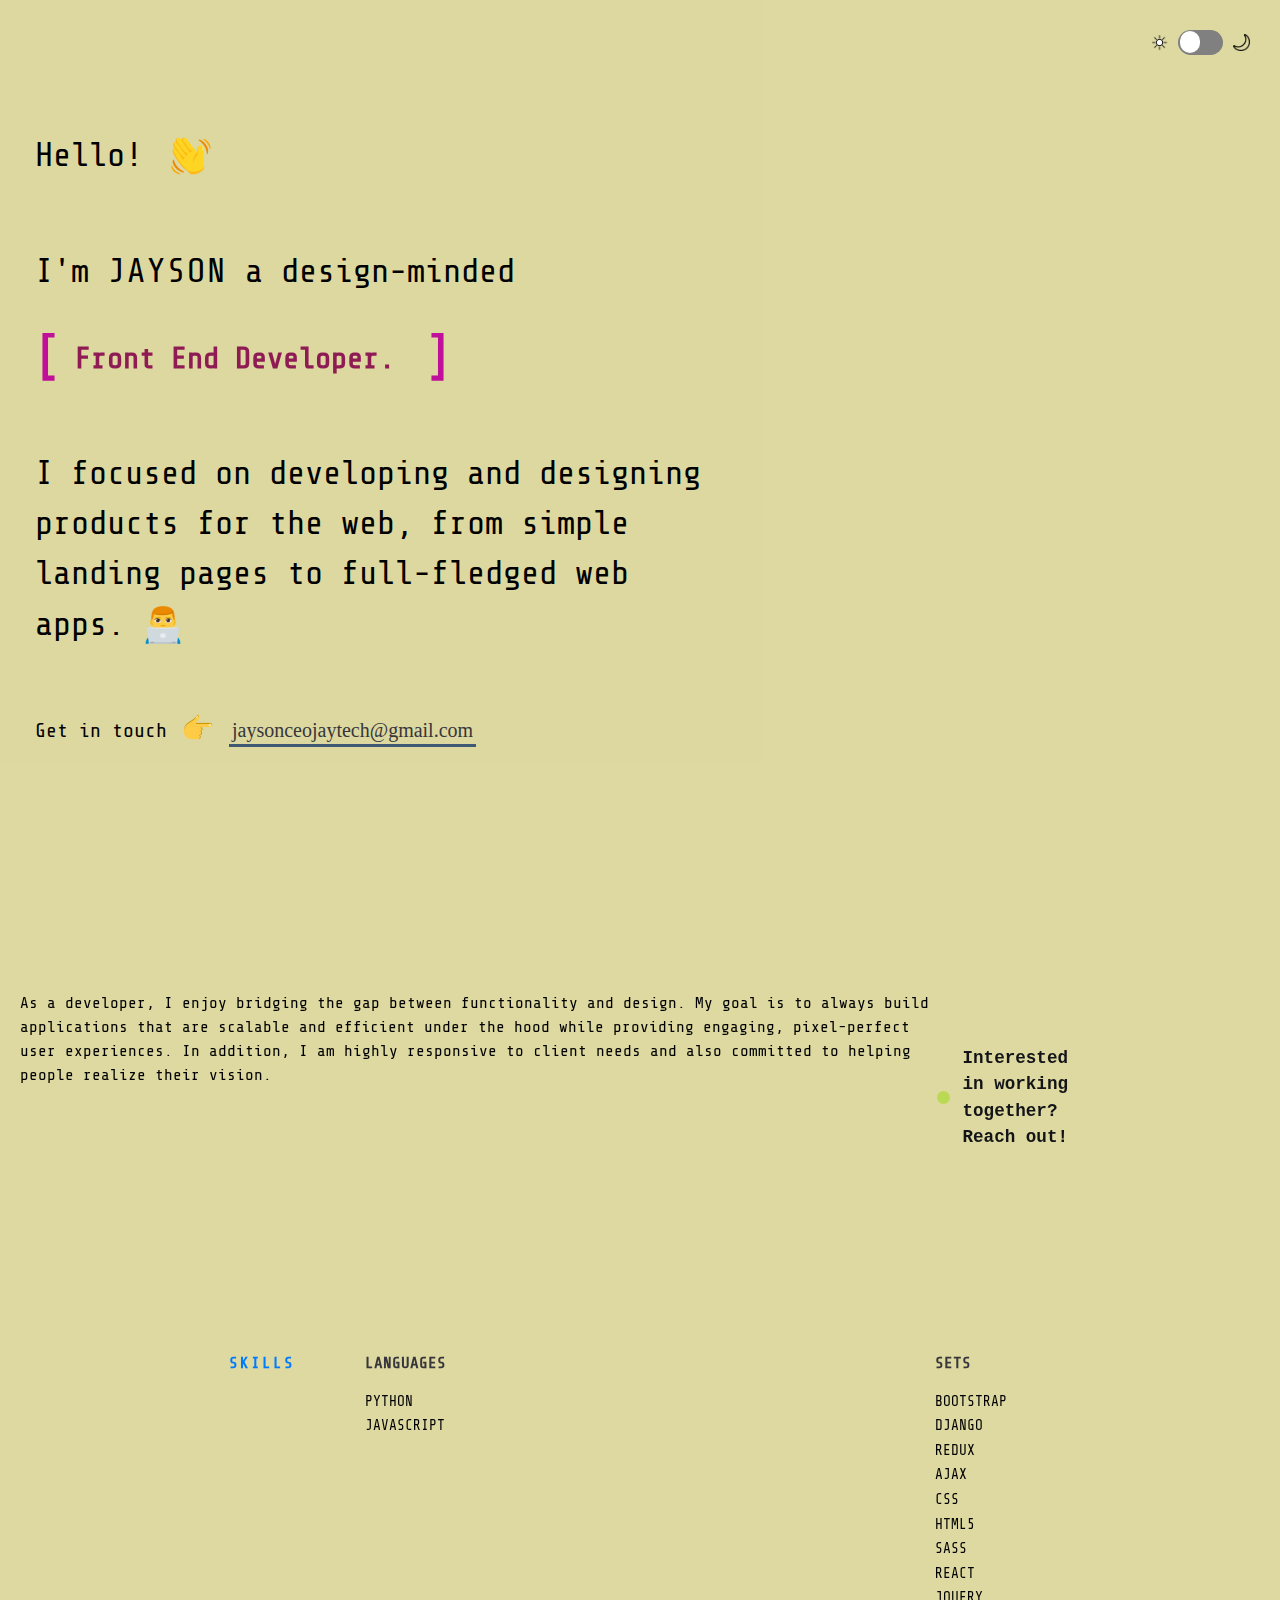
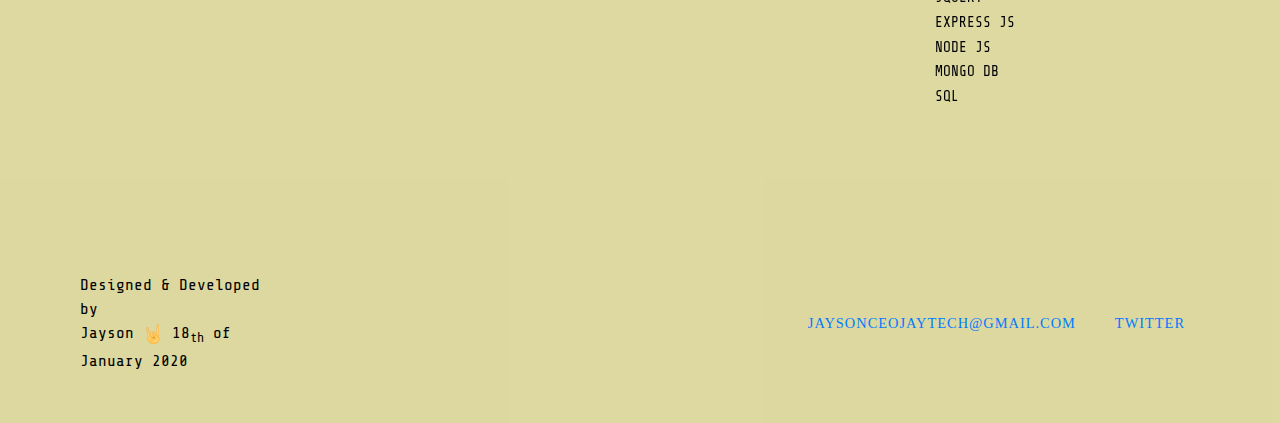
==== commit 71c9a03d: "portfolio" ====
--- a/index.html
+++ b/index.html
@@ -44,7 +44,7 @@
                             </ul>
                         </div><br>
                     </div>
-                </div>
+                </div><br>
                 <span>I focused on  developing and designing products for the web, from simple landing pages to full-fledged web apps.
 			<span id="emojiwavehand" class="emoji technologist"></span>
             </h2>
@@ -52,7 +52,7 @@
                 <span>Get in touch</span>
                 <span class="emoji pointer"></span>
                 <span id="emailme">
-				<a href="#link your email" target="_blank" class="highlight-link"> jaysonceojaytech@gmail.com</a>
+				<a href="https://gmail.com" target="_blank" class="highlight-link"> jaysonceojaytech@gmail.com</a>
 			</span>
             </h3>
         </header>
@@ -140,7 +140,7 @@
             </div>
         </div>
         <div class="footer_links">
-            <a href="mailto:youremail@gmail.com" target="_blank" title="email">
+            <a href="https://gmail.com" target="_blank" title="email">
                 <span class="text">
 					jaysonceojaytech@gmail.com
 				</span>
@@ -149,7 +149,7 @@
             <img src="images/repl.png" alt="instagram">
             </a>
 
-            <a href="#" target="_blank" title="twitter">
+            <a href="https://twitter.com/jay_B_jayson" target="_blank" title="twitter">
                 <span class="text">
 					twitter
 				</span>
